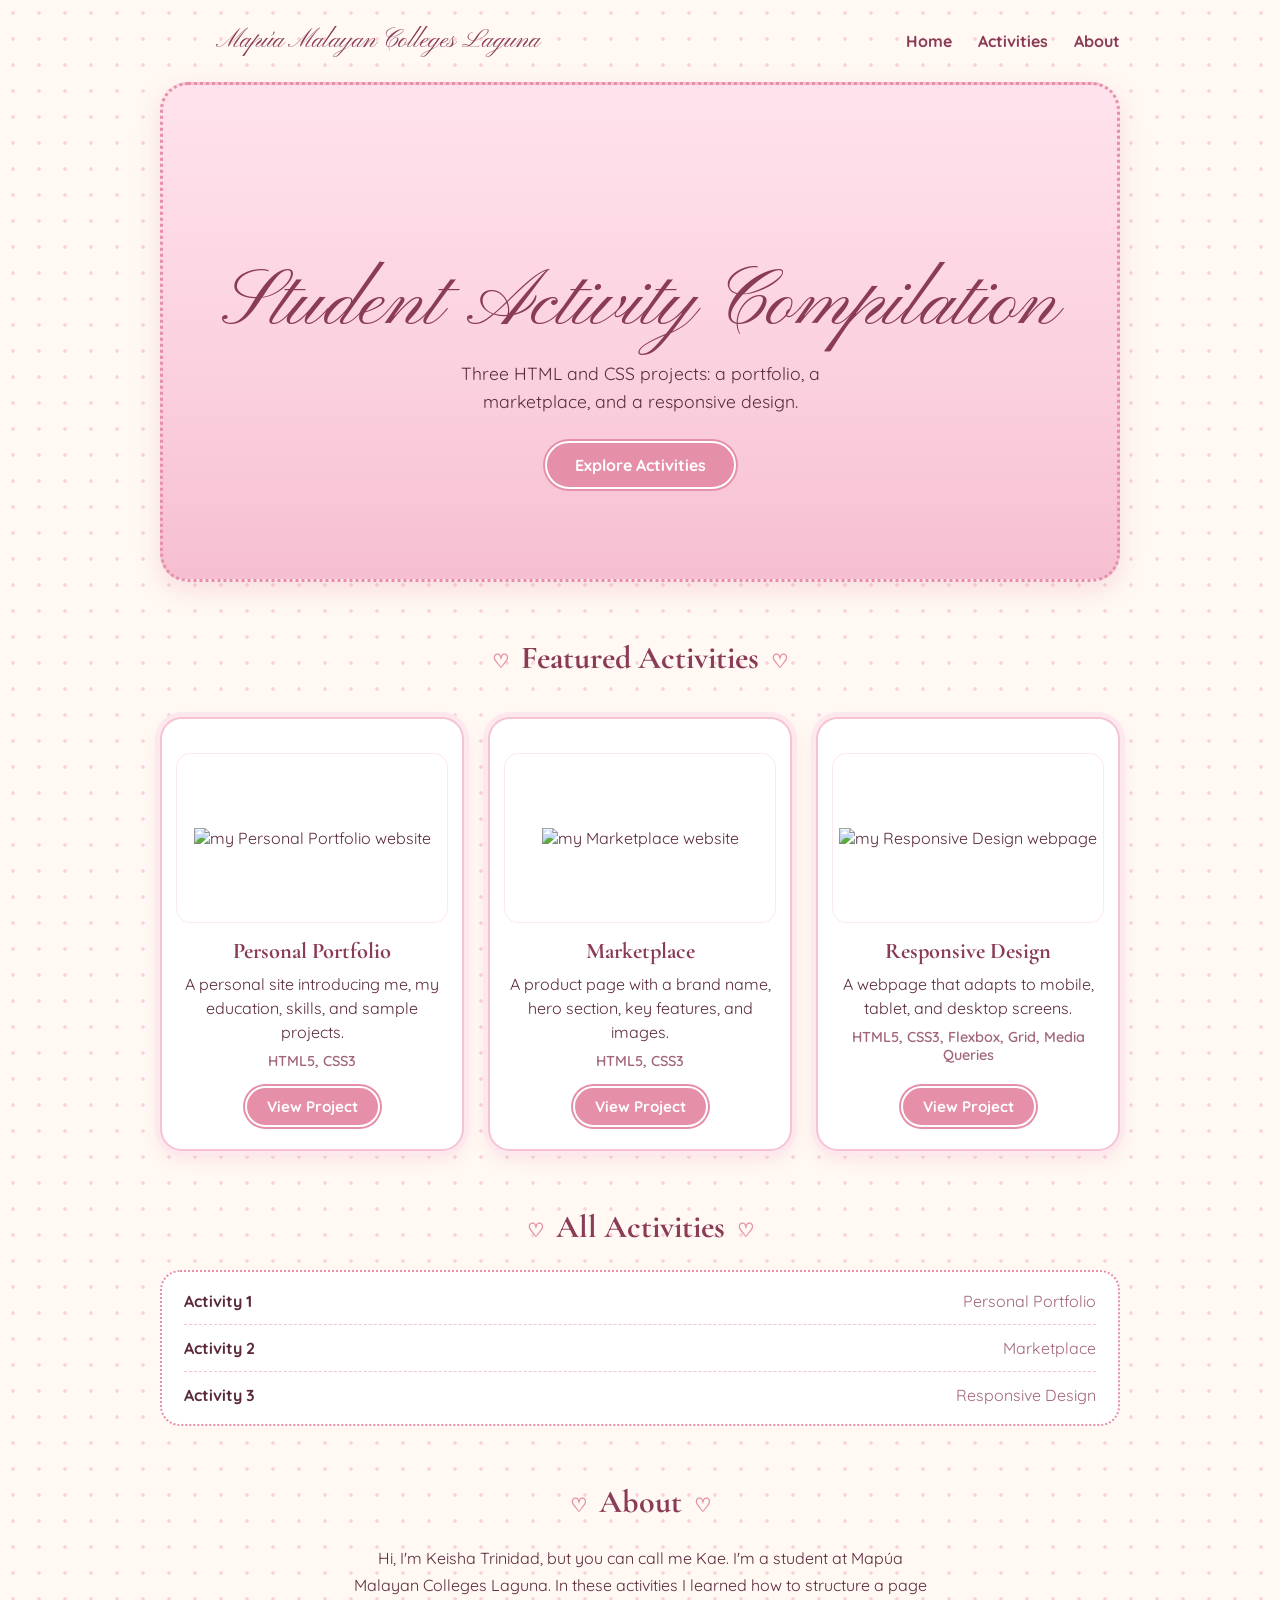
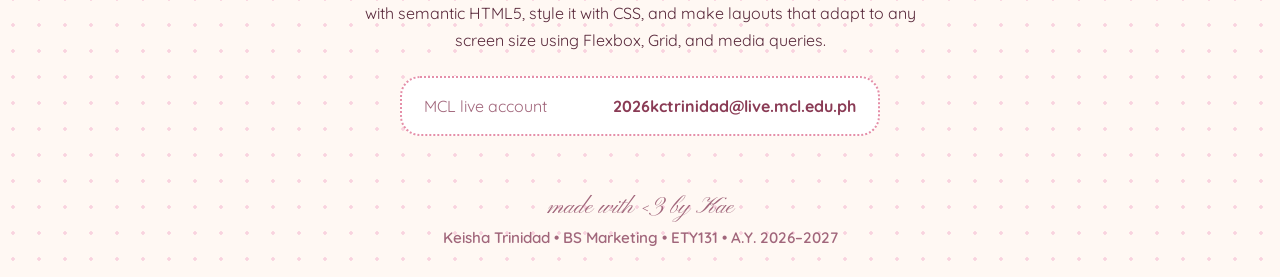
==== index.html @ 97b74c6d "Add files via upload" ====
<!DOCTYPE html>
<html lang="en">
<head>
  <meta charset="utf-8">
  <meta name="viewport" content="width=device-width, initial-scale=1">
  <meta name="description" content="A compilation of my HTML and CSS activities: Personal Portfolio, Marketplace, and Responsive Design.">
  <title>Student Activity Compilation</title>
  <link rel="preconnect" href="https://fonts.googleapis.com">
  <link rel="preconnect" href="https://fonts.gstatic.com" crossorigin>
  <link href="https://fonts.googleapis.com/css2?family=Pinyon+Script&family=Cormorant+Garamond:wght@500;600;700&family=Quicksand:wght@500;600;700&display=swap" rel="stylesheet">
  <link rel="stylesheet" href="styles.css">
</head>
<body>
<div class="wrap">

  <header class="top" id="home">
    <div class="logo">
      <span class="bow" aria-hidden="true"></span>
      <span>Mapúa Malayan Colleges Laguna</span>
    </div>
    <nav aria-label="Main navigation">
      <a href="#home">Home</a>
      <a href="#activities">Activities</a>
      <a href="#about">About</a>
    </nav>
  </header>

  <main>
    <section class="hero" aria-labelledby="hero-title">
      <span class="bow" aria-hidden="true"></span>
      <h1 id="hero-title">Student Activity Compilation</h1>
      <p class="subtitle">Three HTML and CSS projects: a portfolio, a marketplace, and a responsive design.</p>
      <a class="btn" href="#activities">Explore Activities</a>
    </section>

    <section id="activities" aria-labelledby="featured-title">
      <h2 id="featured-title">Featured Activities</h2>
      <div class="cards">

        <article class="card">
          <span class="bow" aria-hidden="true"></span>
          <div class="thumb">
            <img src="https://uploads.onecompiler.io/452whndub/454y2mvqp/IMG_7064.JPG" alt="my Personal Portfolio website">
          </div>
          <h3>Personal Portfolio</h3>
          <p class="desc">A personal site introducing me, my education, skills, and sample projects.</p>
          <p class="tech">HTML5, CSS3</p>
          <a class="btn" target="_blank" rel="noopener" href="https://onecompiler.com/html/454yfcu8c">View Project</a>
        </article>

        <article class="card">
          <span class="bow" aria-hidden="true"></span>
          <div class="thumb">
            <img src="https://uploads.onecompiler.io/452whndub/454y2mvqp/IMG_6637.JPG" alt="my Marketplace website">
          </div>
          <h3>Marketplace</h3>
          <p class="desc">A product page with a brand name, hero section, key features, and images.</p>
          <p class="tech">HTML5, CSS3</p>
          <a class="btn" target="_blank" rel="noopener" href="https://onecompiler.com/html/454zxrmwq">View Project</a>
        </article>

        <article class="card">
          <span class="bow" aria-hidden="true"></span>
          <div class="thumb">
            <img src="https://uploads.onecompiler.io/452whndub/454y2mvqp/LAST%20PIC.JPG" alt="my Responsive Design webpage">
          </div>
          <h3>Responsive Design</h3>
          <p class="desc">A webpage that adapts to mobile, tablet, and desktop screens.</p>
          <p class="tech">HTML5, CSS3, Flexbox, Grid, Media Queries</p>

          <a class="btn" target="_blank" rel="noopener" href="https://onecompiler.com/html/4556nbsyz">View Project</a>
        </article>

      </div>
    </section>

    <section aria-labelledby="all-title">
      <h2 id="all-title">All Activities</h2>
      <ul class="list">
        <li><strong>Activity 1</strong><span>Personal Portfolio</span></li>
        <li><strong>Activity 2</strong><span>Marketplace</span></li>
        <li><strong>Activity 3</strong><span>Responsive Design</span></li>
      </ul>
    </section>

    <section id="about" aria-labelledby="about-title">
      <h2 id="about-title">About</h2>
      <p class="about">Hi, I'm Keisha Trinidad, but you can call me Kae. I'm a student at Mapúa Malayan Colleges Laguna. In these activities I learned how to structure a page with semantic HTML5, style it with CSS, and make layouts that adapt to any screen size using Flexbox, Grid, and media queries.</p>
      <ul class="contact">
        <li><span>MCL live account</span><a href="mailto:2026kctrinidad@live.mcl.edu.ph">2026kctrinidad@live.mcl.edu.ph</a></li>
      </ul>
    </section>
  </main>

  <footer>
    <p class="footer-script">made with <3 by Kae</p>
    <p class="footer-info">Keisha Trinidad &bull; BS Marketing &bull; ETY131 &bull; A.Y. 2026&ndash;2027</p>
  </footer>

</div>
</body>
</html>
---- styles.css ----
:root{
  --cream:#fff8f3;--blush:#fde8ee;--pink:#f6c3d2;--rose:#e58fa8;--deep:#8a3b55;--ink:#5a2a3c;--mute:#a1667b;
  --bow:url("https://uploads.onecompiler.io/452whndub/454y2mvqp/Untitled%20design.svg");
}
*{box-sizing:border-box}
html{scroll-behavior:smooth;scroll-padding-top:12px}
body{margin:0;color:var(--ink);font-family:Quicksand,"Segoe UI",sans-serif;overflow-x:hidden;
  background:var(--cream) radial-gradient(circle,#f9d3df 1.5px,transparent 2px) 0 0/26px 26px}
.wrap{max-width:1000px;margin:0 auto;padding:0 20px}
img{max-width:100%;height:auto}
:focus-visible{outline:3px solid var(--rose);outline-offset:3px}

.bow{display:inline-block;width:46px;height:46px;background:var(--bow) center/contain no-repeat}

.top{display:flex;align-items:center;justify-content:space-between;padding:18px 0;flex-wrap:wrap;gap:12px}
.logo{display:flex;align-items:center;gap:10px;font-family:"Pinyon Script",cursive;font-size:1.6rem;color:var(--deep)}
nav a{margin-left:22px;color:var(--deep);text-decoration:none;font-weight:700}
nav a:hover{color:var(--rose);text-decoration:underline wavy}

.hero{position:relative;text-align:center;padding:70px 20px 90px;border:3px dotted var(--rose);border-radius:28px;
  background:linear-gradient(180deg,#ffe3ec,#fbd0de 60%,#f6bfd1);box-shadow:0 8px 24px rgba(229,143,168,.25)}
.hero .bow{width:100px;height:100px;margin-bottom:4px}
.hero h1{margin:0 0 12px;font-family:"Pinyon Script",cursive;font-weight:400;font-size:clamp(2.8rem,9vw,5rem);line-height:1.05;color:var(--deep)}
.subtitle{max-width:46ch;margin:0 auto 26px;font-size:1.1rem;line-height:1.6;color:var(--ink)}
.btn{display:inline-block;padding:12px 28px;border-radius:999px;background:var(--rose);color:#fff;font-weight:700;text-decoration:none;
  border:2px solid #fff;box-shadow:0 0 0 2px var(--rose);font-size:1rem}
.btn:hover{background:#d9708f}

h2{text-align:center;margin:56px 0 24px;font-family:"Cormorant Garamond",serif;font-size:2rem;color:var(--deep)}
h2::before,h2::after{content:"\2661";color:var(--rose);margin:0 12px;font-size:1.2rem}

.cards{display:grid;gap:40px 24px;grid-template-columns:repeat(auto-fit,minmax(240px,1fr));padding-top:16px}
.card{position:relative;display:flex;flex-direction:column;align-items:center;background:#fff;border:2px solid var(--pink);border-radius:22px;
  padding:34px 14px 22px;text-align:center;box-shadow:0 0 0 5px var(--blush),0 8px 18px rgba(229,143,168,.2)}
.card .bow{position:absolute;top:-30px;left:50%;transform:translateX(-50%);width:60px;height:60px;z-index:2}
.thumb{width:100%;height:170px;border-radius:14px;margin-bottom:14px;background:#fff;border:1.5px solid var(--blush);display:flex;align-items:center;justify-content:center;overflow:hidden}
.thumb img{max-width:100%;max-height:100%;object-fit:contain;display:block}
.card h3{margin:0 0 8px;font-family:"Cormorant Garamond",serif;font-size:1.4rem;color:var(--deep)}
.desc{margin:0 0 8px;line-height:1.5}
.tech{margin:0 0 16px;color:var(--mute);font-size:.9rem;font-weight:600}
.card .btn{margin-top:auto;padding:9px 20px;font-size:.95rem}

.list{list-style:none;margin:0;background:#fff;border:2px dotted var(--rose);border-radius:20px;padding:6px 22px}
.list li{display:flex;justify-content:space-between;gap:12px;padding:13px 0;border-bottom:1.5px dashed var(--pink)}
.list li:last-child{border:0}
.list span{color:var(--mute)}
.about{max-width:58ch;margin:0 auto;text-align:center;line-height:1.7;color:var(--ink)}
.contact{list-style:none;max-width:480px;margin:22px auto 0;padding:6px 22px;background:#fff;border:2px dotted var(--rose);border-radius:20px}
.contact li{display:flex;justify-content:space-between;gap:4px 14px;flex-wrap:wrap;padding:12px 0;border-bottom:1.5px dashed var(--pink)}
.contact li:last-child{border:0}
.contact span{color:var(--mute)}
.contact a{color:var(--deep);font-weight:700;text-decoration:none;overflow-wrap:anywhere}
.contact a:hover{color:var(--rose);text-decoration:underline wavy}

footer{text-align:center;margin:56px 0 30px;color:var(--mute)}
.footer-script{margin:0 0 6px;font-family:"Pinyon Script",cursive;font-size:1.5rem}
.footer-info{margin:0;font-size:.95rem;font-weight:600}

@media (max-width:900px){
  .hero{padding:56px 18px 70px}
}

@media (max-width:600px){
  .wrap{padding:0 14px}
  .top{justify-content:center;text-align:center}
  .logo{font-size:1.35rem;justify-content:center}
  nav{width:100%;display:flex;justify-content:center;gap:6px 18px;flex-wrap:wrap}
  nav a{margin:0}
  .hero{padding:44px 16px 56px;border-radius:22px}
  .hero .bow{width:80px;height:80px}
  h2{font-size:1.6rem;margin:44px 0 20px}
  .cards{grid-template-columns:1fr}
  .list li{flex-direction:column;gap:4px}
  .footer-info{line-height:1.6}
}

@media (prefers-reduced-motion:reduce){html{scroll-behavior:auto}}
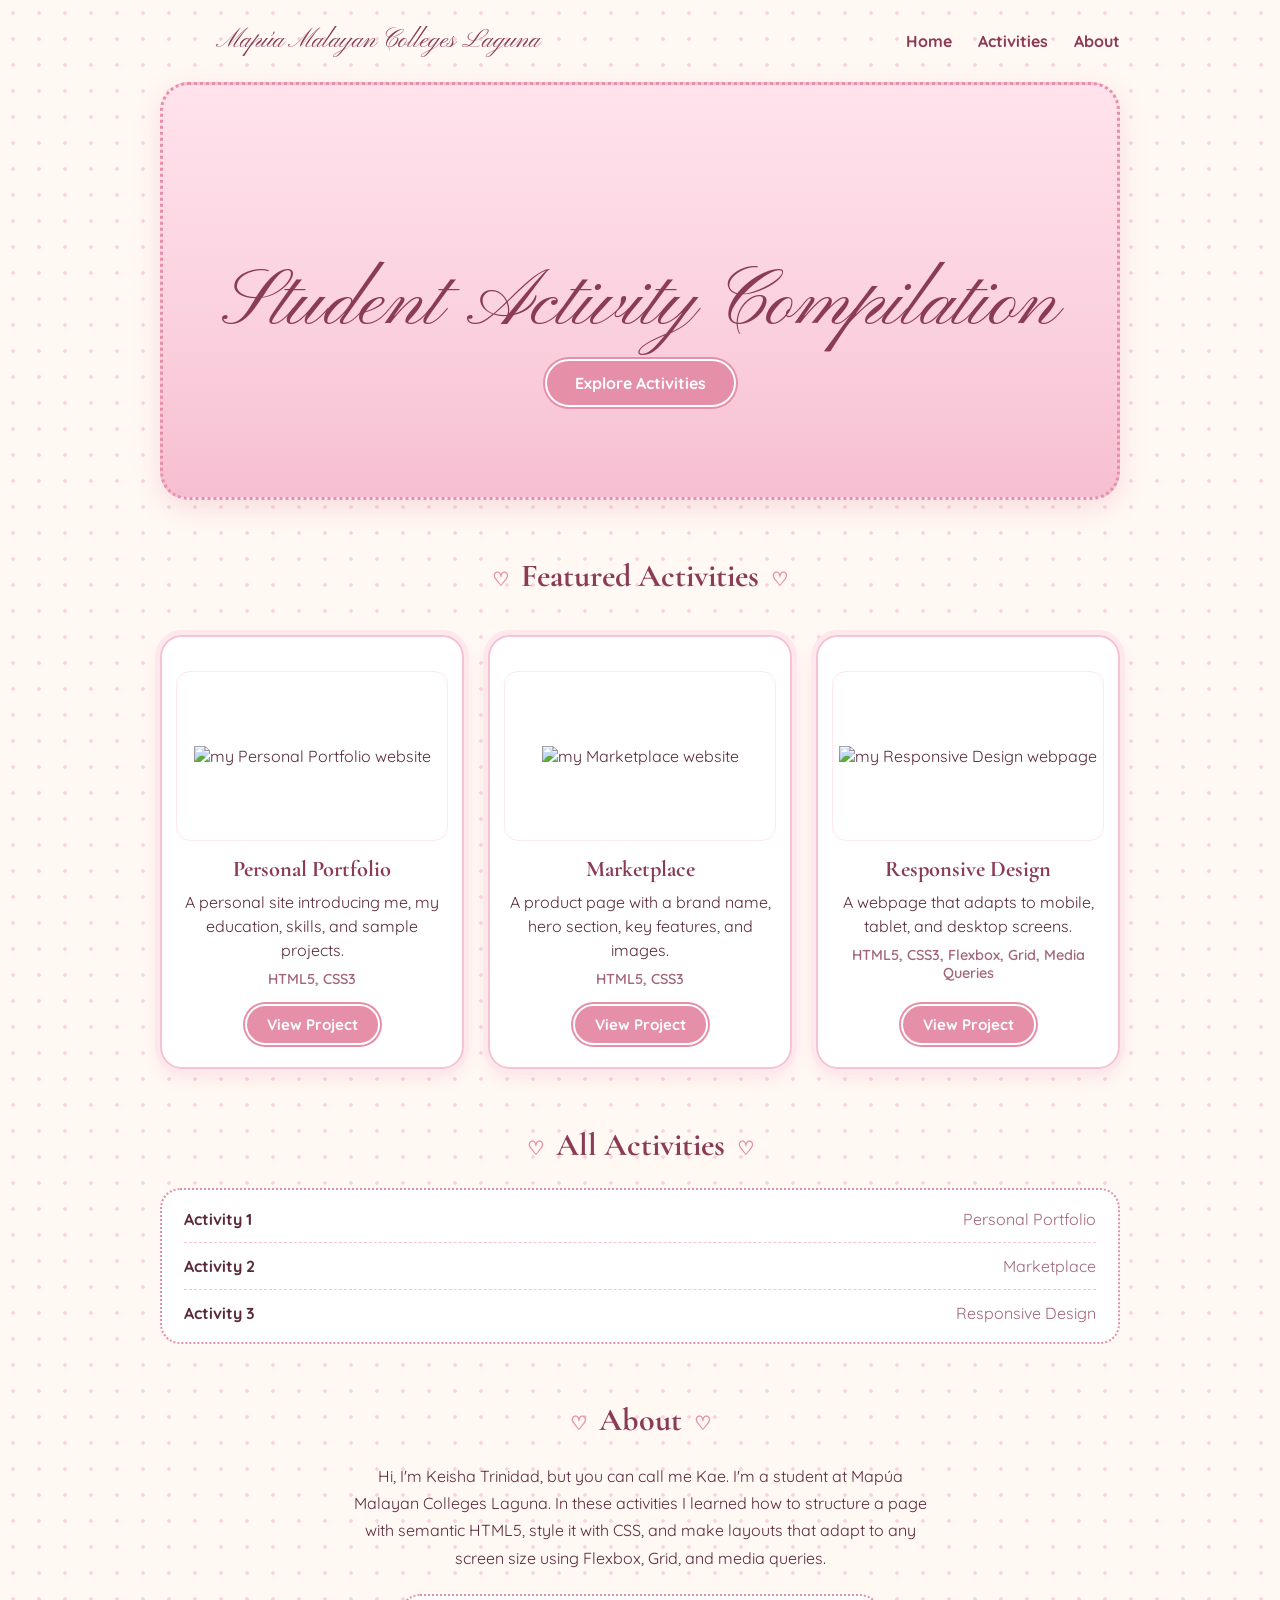
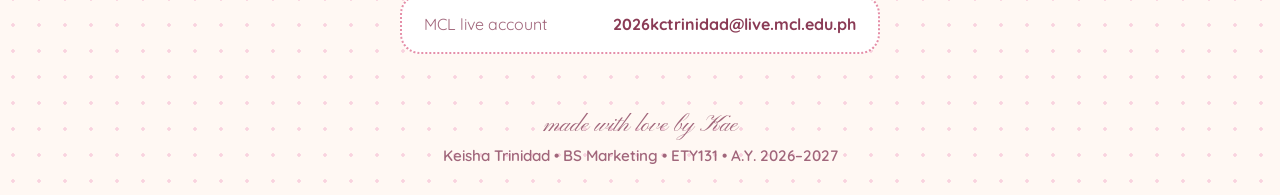
==== commit d2bda6f7: "Add files via upload" ====
--- a/index.html
+++ b/index.html
@@ -29,7 +29,6 @@
     <section class="hero" aria-labelledby="hero-title">
       <span class="bow" aria-hidden="true"></span>
       <h1 id="hero-title">Student Activity Compilation</h1>
-      <p class="subtitle">Three HTML and CSS projects: a portfolio, a marketplace, and a responsive design.</p>
       <a class="btn" href="#activities">Explore Activities</a>
     </section>
 
@@ -93,7 +92,7 @@
   </main>
 
   <footer>
-    <p class="footer-script">made with <3 by Kae</p>
+    <p class="footer-script">made with love by Kae</p>
     <p class="footer-info">Keisha Trinidad &bull; BS Marketing &bull; ETY131 &bull; A.Y. 2026&ndash;2027</p>
   </footer>
 
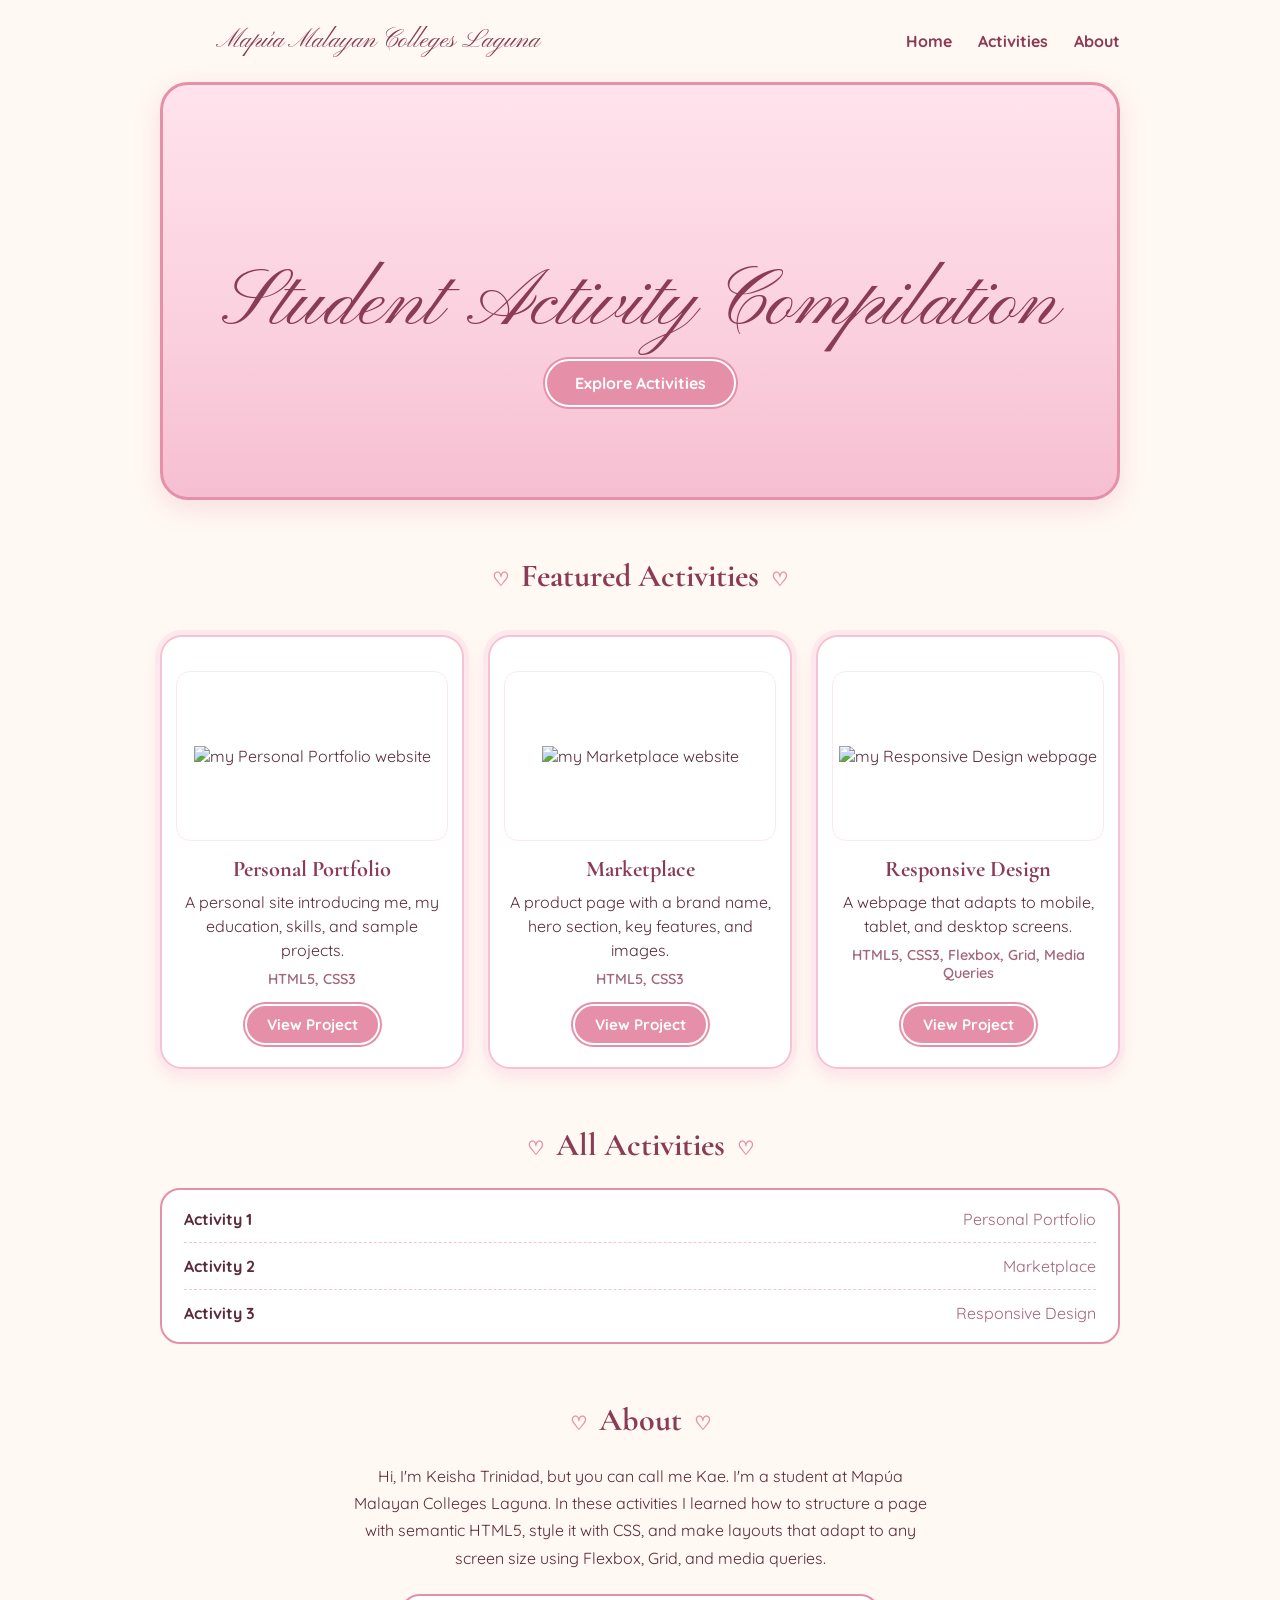
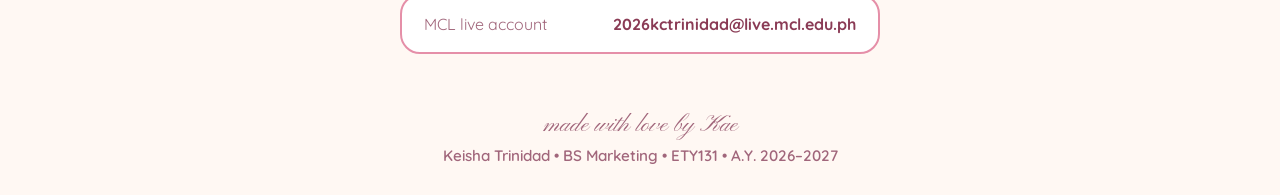
==== commit d1b798b6: "Add files via upload" ====
--- a/index.html
+++ b/index.html
@@ -44,7 +44,7 @@
           <h3>Personal Portfolio</h3>
           <p class="desc">A personal site introducing me, my education, skills, and sample projects.</p>
           <p class="tech">HTML5, CSS3</p>
-          <a class="btn" target="_blank" rel="noopener" href="https://onecompiler.com/html/454yfcu8c">View Project</a>
+          <a class="btn" href="eportfolio.html">View Project</a>
         </article>
 
         <article class="card">
@@ -55,7 +55,7 @@
           <h3>Marketplace</h3>
           <p class="desc">A product page with a brand name, hero section, key features, and images.</p>
           <p class="tech">HTML5, CSS3</p>
-          <a class="btn" target="_blank" rel="noopener" href="https://onecompiler.com/html/454zxrmwq">View Project</a>
+          <a class="btn" href="marketplace.html">View Project</a>
         </article>
 
         <article class="card">
@@ -67,7 +67,7 @@
           <p class="desc">A webpage that adapts to mobile, tablet, and desktop screens.</p>
           <p class="tech">HTML5, CSS3, Flexbox, Grid, Media Queries</p>
 
-          <a class="btn" target="_blank" rel="noopener" href="https://onecompiler.com/html/4556nbsyz">View Project</a>
+          <a class="btn" href="responsive-design.html">View Project</a>
         </article>
 
       </div>
--- a/styles.css
+++ b/styles.css
@@ -5,7 +5,7 @@
 *{box-sizing:border-box}
 html{scroll-behavior:smooth;scroll-padding-top:12px}
 body{margin:0;color:var(--ink);font-family:Quicksand,"Segoe UI",sans-serif;overflow-x:hidden;
-  background:var(--cream) radial-gradient(circle,#f9d3df 1.5px,transparent 2px) 0 0/26px 26px}
+  background:var(--cream)}
 .wrap{max-width:1000px;margin:0 auto;padding:0 20px}
 img{max-width:100%;height:auto}
 :focus-visible{outline:3px solid var(--rose);outline-offset:3px}
@@ -17,7 +17,7 @@
 nav a{margin-left:22px;color:var(--deep);text-decoration:none;font-weight:700}
 nav a:hover{color:var(--rose);text-decoration:underline wavy}
 
-.hero{position:relative;text-align:center;padding:70px 20px 90px;border:3px dotted var(--rose);border-radius:28px;
+.hero{position:relative;text-align:center;padding:70px 20px 90px;border:3px solid var(--rose);border-radius:28px;
   background:linear-gradient(180deg,#ffe3ec,#fbd0de 60%,#f6bfd1);box-shadow:0 8px 24px rgba(229,143,168,.25)}
 .hero .bow{width:100px;height:100px;margin-bottom:4px}
 .hero h1{margin:0 0 12px;font-family:"Pinyon Script",cursive;font-weight:400;font-size:clamp(2.8rem,9vw,5rem);line-height:1.05;color:var(--deep)}
@@ -40,12 +40,12 @@
 .tech{margin:0 0 16px;color:var(--mute);font-size:.9rem;font-weight:600}
 .card .btn{margin-top:auto;padding:9px 20px;font-size:.95rem}
 
-.list{list-style:none;margin:0;background:#fff;border:2px dotted var(--rose);border-radius:20px;padding:6px 22px}
+.list{list-style:none;margin:0;background:#fff;border:2px solid var(--rose);border-radius:20px;padding:6px 22px}
 .list li{display:flex;justify-content:space-between;gap:12px;padding:13px 0;border-bottom:1.5px dashed var(--pink)}
 .list li:last-child{border:0}
 .list span{color:var(--mute)}
 .about{max-width:58ch;margin:0 auto;text-align:center;line-height:1.7;color:var(--ink)}
-.contact{list-style:none;max-width:480px;margin:22px auto 0;padding:6px 22px;background:#fff;border:2px dotted var(--rose);border-radius:20px}
+.contact{list-style:none;max-width:480px;margin:22px auto 0;padding:6px 22px;background:#fff;border:2px solid var(--rose);border-radius:20px}
 .contact li{display:flex;justify-content:space-between;gap:4px 14px;flex-wrap:wrap;padding:12px 0;border-bottom:1.5px dashed var(--pink)}
 .contact li:last-child{border:0}
 .contact span{color:var(--mute)}
